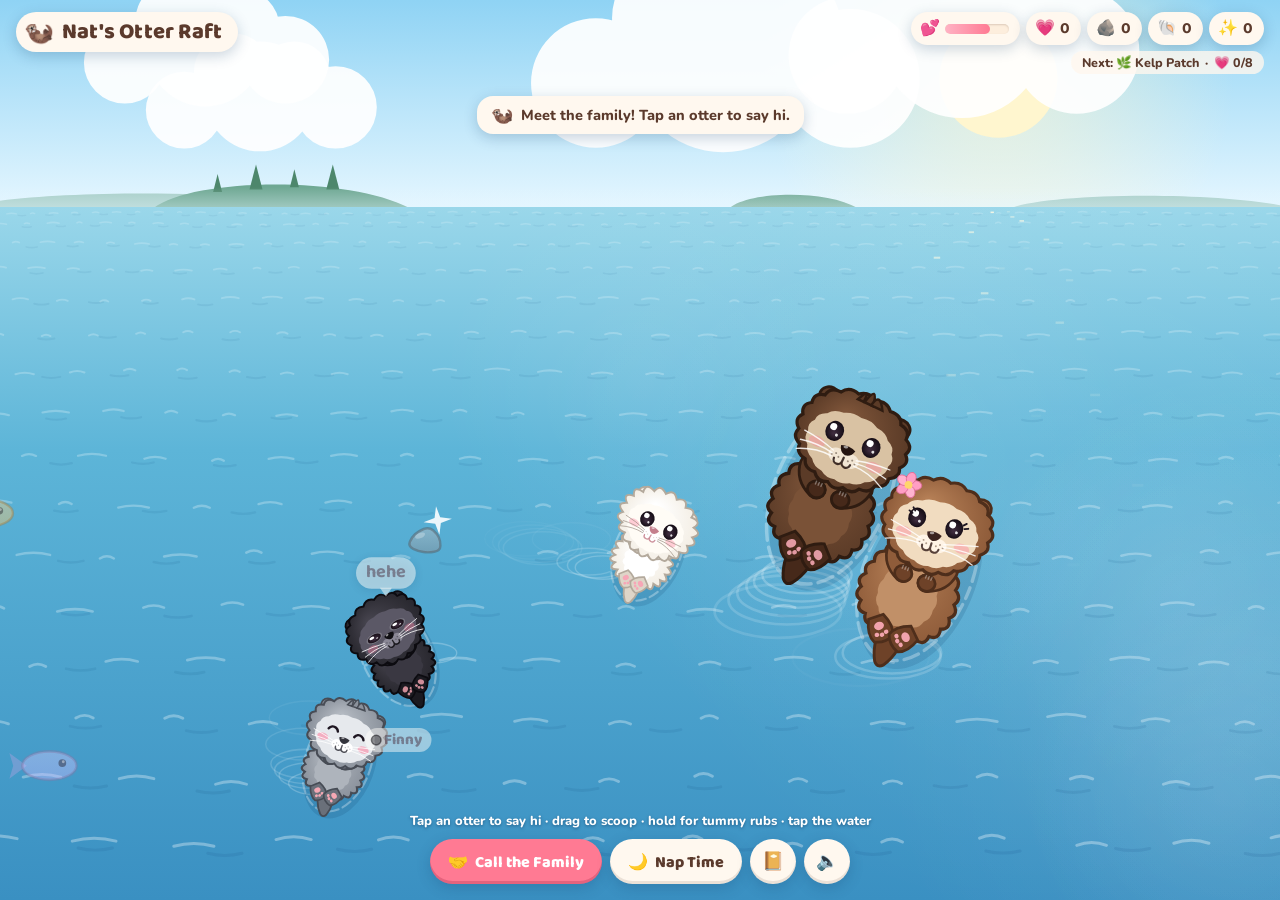
==== nats-otter-raft/index.html @ 865dab21 "Add Nat's Otter Raft: a cozy sea otter family browser game Five hand-drawn procedural otters (Natali" ====
<!doctype html>
<html lang="en">
<head>
<meta charset="utf-8">
<meta name="viewport" content="width=device-width, initial-scale=1, viewport-fit=cover">
<title>Nat's Otter Raft</title>
<meta name="description" content="A cozy sea otter family floating, napping and holding paws.">
<link rel="preconnect" href="https://fonts.googleapis.com">
<link rel="preconnect" href="https://fonts.gstatic.com" crossorigin>
<link rel="stylesheet" href="https://fonts.googleapis.com/css2?family=Baloo+2:wght@600;700;800&family=Nunito:wght@600;700;800&display=swap">
<link rel="stylesheet" href="css/style.css">
</head>
<body>
<div id="app">
  <canvas id="game" aria-label="An ocean where five sea otters float, play and hold paws"></canvas>

  <header class="hud">
    <div class="brand"><span class="brand-otter" aria-hidden="true">🦦</span><h1>Nat's Otter Raft</h1></div>
    <div class="right">
      <div class="stats">
        <div class="stat happy" title="Family happiness"><span aria-hidden="true">💕</span><span class="meter"><i id="happyFill"></i></span></div>
        <div class="stat" title="Hearts earned"><span aria-hidden="true">💗</span><b id="nHearts">0</b></div>
        <div class="stat" title="Rocks found"><span aria-hidden="true">🪨</span><b id="nRocks">0</b></div>
        <div class="stat" title="Shells found"><span aria-hidden="true">🐚</span><b id="nShells">0</b></div>
        <div class="stat" title="Shiny treasures"><span aria-hidden="true">✨</span><b id="nPearls">0</b></div>
      </div>
      <div class="next" id="nextUnlock"></div>
    </div>
  </header>

  <div id="toasts" aria-live="polite"></div>

  <p id="hint">Tap an otter to say hi · drag to scoop · hold for tummy rubs · tap the water</p>

  <nav class="controls" aria-label="Family actions">
    <button id="btnCall" class="primary" type="button"><span aria-hidden="true">🤝</span><span class="lbl">Call the Family</span></button>
    <button id="btnNap" type="button" aria-label="Nap Time" title="Nap Time"><span aria-hidden="true">🌙</span><span class="lbl">Nap Time</span></button>
    <button id="btnCheer" type="button" aria-label="Family Cheer" title="Family Cheer" hidden><span aria-hidden="true">🙌</span><span class="lbl">Family Cheer</span></button>
    <button id="btnJournal" class="icon" type="button" aria-label="Open the Raft Journal" title="Raft Journal">📔<i id="journalDot" hidden></i></button>
    <button id="btnMute" class="icon" type="button" aria-label="Sound">🔈</button>
  </nav>

  <div id="journal" class="scrim" hidden>
    <div class="sheet" role="dialog" aria-modal="true" aria-labelledby="journalTitle">
      <div class="sheet-head">
        <h2 id="journalTitle">📔 Raft Journal</h2>
        <button id="btnClose" class="icon" type="button" aria-label="Close journal">✕</button>
      </div>
      <div id="journalBody"></div>
    </div>
  </div>
</div>

<script src="js/util.js"></script>
<script src="js/art.js"></script>
<script src="js/family.js"></script>
<script src="js/audio.js"></script>
<script src="js/progress.js"></script>
<script src="js/world.js"></script>
<script src="js/otter.js"></script>
<script src="js/events.js"></script>
<script src="js/ui.js"></script>
<script src="js/game.js"></script>
<script>
  window.addEventListener('load', function () {
    window.game = new OR.Game(document.getElementById('game'));
  });
</script>
</body>
</html>
---- nats-otter-raft/css/style.css ----
/* Nat's Otter Raft: one cozy look (cream pills floating over the ocean), so no dark theme. */
:root {
  color-scheme: light;
  --cream: #fff8ef;
  --cream-2: #fdeedd;
  --cocoa: #5b3a2c;
  --cocoa-soft: #8a6552;
  --coral: #ff7a93;
  --coral-deep: #e85c79;
  --sea: #3a90c2;
  --shadow: 0 4px 14px rgba(20, 60, 100, 0.22);
  --display: "Baloo 2", "Trebuchet MS", system-ui, sans-serif;
  --body: Nunito, "Trebuchet MS", system-ui, sans-serif;
}

* { box-sizing: border-box; }
html, body { height: 100%; margin: 0; }
body {
  background: #5db5d8;
  color: var(--cocoa);
  font-family: var(--body);
  overflow: hidden;
  overscroll-behavior: none;
  -webkit-tap-highlight-color: transparent;
}
[hidden] { display: none !important; }

#app { position: fixed; inset: 0; }
#game {
  position: absolute;
  inset: 0;
  width: 100%;
  height: 100%;
  display: block;
  touch-action: none;
  cursor: pointer;
}

/* ---------------------------------------------------------------- HUD */
.hud {
  position: absolute;
  top: 0;
  left: 0;
  right: 0;
  padding: calc(env(safe-area-inset-top, 0px) + 12px) 16px 0;
  display: flex;
  justify-content: space-between;
  align-items: flex-start;
  gap: 10px;
  flex-wrap: wrap;
  pointer-events: none;
}
.hud > * { pointer-events: auto; }
.brand {
  display: flex;
  align-items: center;
  gap: 8px;
  background: var(--cream);
  border-radius: 999px;
  padding: 4px 16px 4px 8px;
  box-shadow: var(--shadow);
}
.brand-otter {
  font-size: 24px;
  display: inline-block;
  animation: bob 3s ease-in-out infinite;
}
.brand h1 {
  margin: 0;
  font-family: var(--display);
  font-weight: 800;
  font-size: 22px;
  line-height: 1.3;
  letter-spacing: 0.2px;
  color: var(--cocoa);
  white-space: nowrap;
}
.right { display: flex; flex-direction: column; align-items: flex-end; gap: 6px; }
.stats { display: flex; gap: 6px; flex-wrap: wrap; justify-content: flex-end; }
.stat {
  display: flex;
  align-items: center;
  gap: 5px;
  background: var(--cream);
  border-radius: 999px;
  padding: 4px 11px 4px 9px;
  box-shadow: var(--shadow);
  font-family: var(--display);
  font-size: 16px;
  font-weight: 800;
  font-variant-numeric: tabular-nums;
}
.stat b { min-width: 1ch; }
.stat.bump { animation: bump 0.45s ease; }
.meter {
  width: 64px;
  height: 10px;
  border-radius: 999px;
  background: var(--cream-2);
  box-shadow: inset 0 1px 2px rgba(91, 58, 44, 0.2);
  overflow: hidden;
}
.meter i {
  display: block;
  height: 100%;
  width: 70%;
  border-radius: 999px;
  background: linear-gradient(90deg, #ffb3c4, var(--coral));
  transition: width 0.6s ease;
}
.next {
  font-size: 12.5px;
  font-weight: 800;
  color: var(--cocoa);
  background: rgba(255, 248, 239, 0.8);
  border-radius: 999px;
  padding: 3px 11px;
  white-space: pre;
  max-width: 100%;
  overflow: hidden;
  text-overflow: ellipsis;
}

/* ---------------------------------------------------------------- toasts */
#toasts {
  position: absolute;
  left: 50%;
  top: calc(env(safe-area-inset-top, 0px) + 96px);
  transform: translateX(-50%);
  display: flex;
  flex-direction: column;
  align-items: center;
  gap: 6px;
  width: min(92vw, 420px);
  pointer-events: none;
}
.toast {
  display: flex;
  align-items: center;
  gap: 8px;
  background: var(--cream);
  color: var(--cocoa);
  border-radius: 16px;
  padding: 7px 14px;
  box-shadow: var(--shadow);
  font-weight: 800;
  font-size: 14.5px;
  text-align: center;
  animation: toastIn 0.4s cubic-bezier(0.2, 1.4, 0.4, 1);
  transition: opacity 0.5s, transform 0.5s;
}
.toast .ti { font-size: 18px; }
.toast.out { opacity: 0; transform: translateY(-8px); }

/* ---------------------------------------------------------------- controls */
.controls {
  position: absolute;
  left: 0;
  right: 0;
  bottom: 0;
  padding: 0 16px calc(env(safe-area-inset-bottom, 0px) + 16px);
  display: flex;
  justify-content: center;
  gap: 8px;
  flex-wrap: wrap;
  pointer-events: none;
}
.controls button, .sheet button {
  pointer-events: auto;
  font: 800 16px var(--display);
  color: var(--cocoa);
  background: var(--cream);
  border: 0;
  border-radius: 999px;
  padding: 9px 18px 8px;
  display: inline-flex;
  align-items: center;
  gap: 7px;
  box-shadow: var(--shadow), inset 0 -3px 0 rgba(91, 58, 44, 0.12);
  cursor: pointer;
  transition: transform 0.15s ease, background 0.15s;
}
.controls button:hover { transform: translateY(-2px); }
.controls button:active { transform: translateY(1px) scale(0.97); }
.controls button.primary { background: var(--coral); color: #fff; box-shadow: var(--shadow), inset 0 -3px 0 rgba(150, 30, 60, 0.25); }
.controls button.icon { padding: 9px 12px 8px; font-size: 18px; position: relative; }
#journalDot {
  position: absolute;
  top: 4px;
  right: 4px;
  width: 10px;
  height: 10px;
  border-radius: 50%;
  background: var(--coral-deep);
  border: 2px solid var(--cream);
}
button:focus-visible { outline: 3px solid #fff; outline-offset: 2px; }

#hint {
  position: absolute;
  left: 50%;
  bottom: calc(env(safe-area-inset-bottom, 0px) + 70px);
  transform: translateX(-50%);
  margin: 0;
  width: max-content;
  max-width: calc(100vw - 32px);
  text-align: center;
  font-size: 13px;
  font-weight: 800;
  color: #fff;
  text-shadow: 0 1px 3px rgba(10, 50, 90, 0.55);
  pointer-events: none;
  transition: opacity 1s;
}
#hint.gone { opacity: 0; }

/* ---------------------------------------------------------------- journal */
.scrim {
  position: absolute;
  inset: 0;
  background: rgba(20, 50, 80, 0.35);
  display: flex;
  align-items: center;
  justify-content: center;
  padding: 16px;
  animation: fade 0.2s ease;
}
.sheet {
  background: var(--cream);
  border-radius: 24px;
  width: min(560px, 100%);
  max-height: min(86vh, 760px);
  overflow: auto;
  box-shadow: 0 12px 40px rgba(20, 50, 80, 0.35);
  padding: 18px 20px 20px;
  animation: pop 0.3s cubic-bezier(0.2, 1.3, 0.4, 1);
}
.sheet-head { display: flex; justify-content: space-between; align-items: center; gap: 12px; position: sticky; top: -18px; background: var(--cream); padding: 4px 0 8px; }
.sheet-head h2 { margin: 0; font: 800 24px var(--display); }
.sheet-head .icon { box-shadow: none; background: var(--cream-2); padding: 6px 12px; }
.sheet section { margin-top: 14px; }
.sheet h3 { margin: 0 0 8px; font: 800 17px var(--display); display: flex; align-items: center; gap: 8px; }
.sheet h3 .count { font-size: 13px; background: var(--cream-2); border-radius: 999px; padding: 1px 9px; }
.family, .list { list-style: none; margin: 0; padding: 0; display: grid; gap: 6px; }
.family li {
  display: grid;
  grid-template-columns: 18px 72px 1fr;
  align-items: center;
  gap: 8px;
  font-size: 14px;
  line-height: 1.35;
}
.family b { font-family: var(--display); font-size: 16px; }
.family span:last-child { color: var(--cocoa-soft); }
.swatch { width: 18px; height: 18px; border-radius: 50%; border: 2px solid; }
.list li {
  display: flex;
  align-items: center;
  gap: 10px;
  background: var(--cream-2);
  border-radius: 14px;
  padding: 7px 12px;
  opacity: 0.7;
}
.list li.got { opacity: 1; background: #fff; box-shadow: 0 1px 4px rgba(91, 58, 44, 0.12); }
.list .ui { font-size: 20px; width: 26px; text-align: center; }
.list b { font-family: var(--display); font-size: 15px; display: block; line-height: 1.2; }
.list small { color: var(--cocoa-soft); font-size: 12.5px; font-weight: 700; }
.places { display: flex; gap: 8px; flex-wrap: wrap; }
.sheet .place { background: var(--cream-2); box-shadow: none; font-size: 15px; }
.sheet .place.on { background: var(--sea); color: #fff; }
.sheet .place:disabled { opacity: 0.5; cursor: default; }
.foot { margin: 16px 0 0; font-size: 13px; color: var(--cocoa-soft); text-align: center; }

/* ---------------------------------------------------------------- motion */
@keyframes bob { 0%, 100% { transform: translateY(0) rotate(-4deg); } 50% { transform: translateY(-2px) rotate(4deg); } }
@keyframes bump { 0% { transform: scale(1); } 40% { transform: scale(1.18); } 100% { transform: scale(1); } }
@keyframes toastIn { from { opacity: 0; transform: translateY(-10px) scale(0.9); } to { opacity: 1; transform: none; } }
@keyframes pop { from { opacity: 0; transform: scale(0.92); } to { opacity: 1; transform: none; } }
@keyframes fade { from { opacity: 0; } to { opacity: 1; } }

@media (max-width: 640px) {
  .hud { padding-top: calc(env(safe-area-inset-top, 0px) + 10px); }
  .brand h1 { font-size: 18px; }
  .brand-otter { font-size: 20px; }
  .right { align-items: flex-start; width: 100%; }
  .stats { justify-content: flex-start; }
  .stat { font-size: 14px; padding: 3px 9px 3px 7px; }
  .meter { width: 44px; }
  .next { font-size: 11.5px; }
  #toasts { top: calc(env(safe-area-inset-top, 0px) + 118px); }
  .controls button { font-size: 14.5px; padding: 8px 13px 7px; }
  .controls button.icon { padding: 8px 10px 7px; }
  #hint { bottom: calc(env(safe-area-inset-bottom, 0px) + 64px); font-size: 12px; white-space: normal; width: auto; }
}
@media (max-width: 480px) {
  .controls { gap: 6px; flex-wrap: nowrap; }
  .controls button { font-size: 14px; }
  /* secondary actions become round icon buttons on phones */
  #btnNap .lbl, #btnCheer .lbl { display: none; }
  #btnNap, #btnCheer { padding: 8px 10px 7px; font-size: 18px; }
}
@media (prefers-reduced-motion: reduce) {
  .brand-otter, .stat.bump, .toast, .sheet { animation: none; }
}
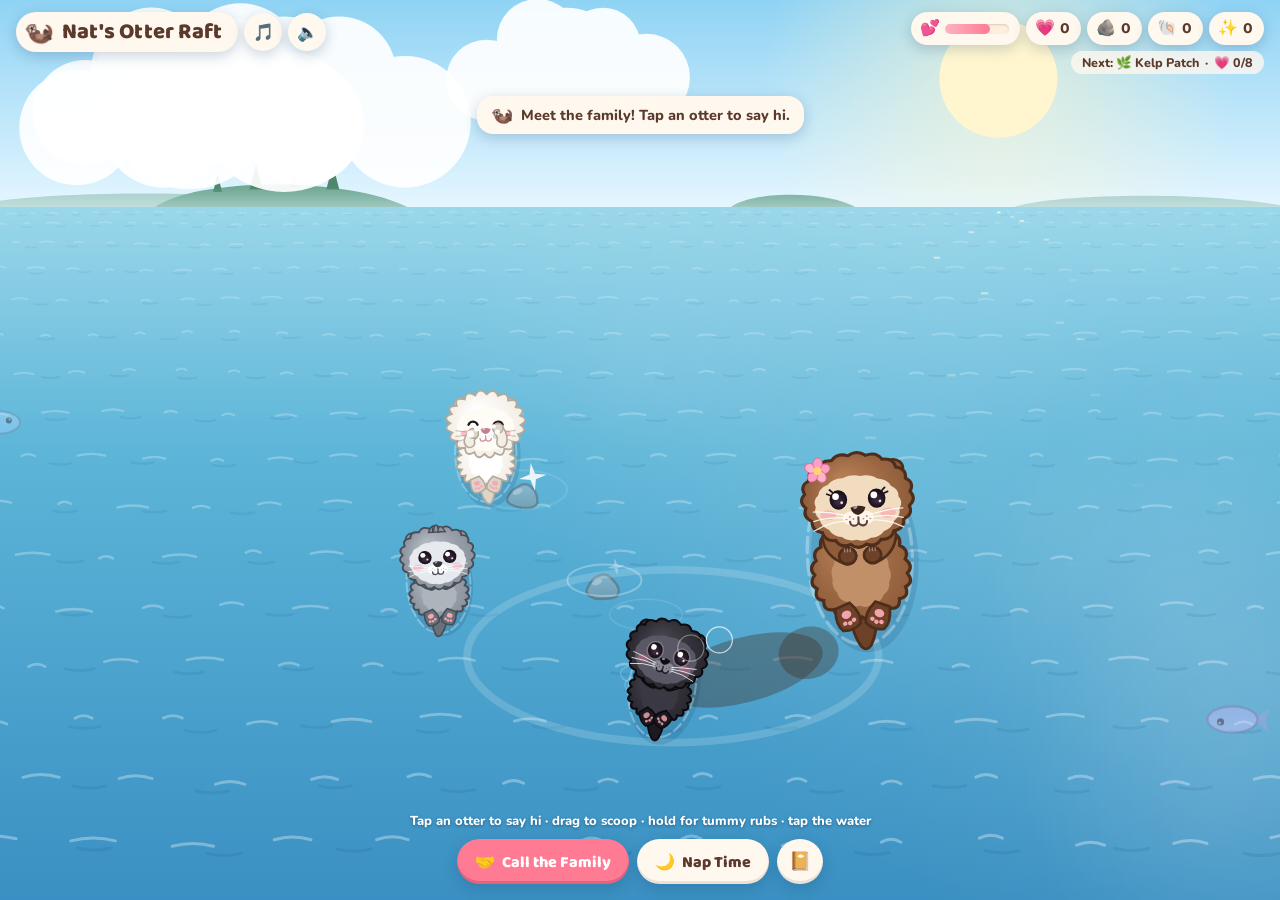
==== commit e61ed816: "Add Free Roam, background music and one-tap collectibles - Free Roam button appears during Call the " ====
--- a/nats-otter-raft/index.html
+++ b/nats-otter-raft/index.html
@@ -15,7 +15,11 @@
   <canvas id="game" aria-label="An ocean where five sea otters float, play and hold paws"></canvas>
 
   <header class="hud">
-    <div class="brand"><span class="brand-otter" aria-hidden="true">🦦</span><h1>Nat's Otter Raft</h1></div>
+    <div class="left">
+      <div class="brand"><span class="brand-otter" aria-hidden="true">🦦</span><h1>Nat's Otter Raft</h1></div>
+      <button id="btnMusic" class="icon" type="button" aria-label="Music">🎵</button>
+      <button id="btnMute" class="icon" type="button" aria-label="Sound">🔈</button>
+    </div>
     <div class="right">
       <div class="stats">
         <div class="stat happy" title="Family happiness"><span aria-hidden="true">💕</span><span class="meter"><i id="happyFill"></i></span></div>
@@ -36,8 +40,8 @@
     <button id="btnCall" class="primary" type="button"><span aria-hidden="true">🤝</span><span class="lbl">Call the Family</span></button>
     <button id="btnNap" type="button" aria-label="Nap Time" title="Nap Time"><span aria-hidden="true">🌙</span><span class="lbl">Nap Time</span></button>
     <button id="btnCheer" type="button" aria-label="Family Cheer" title="Family Cheer" hidden><span aria-hidden="true">🙌</span><span class="lbl">Family Cheer</span></button>
+    <button id="btnFree" class="free" type="button" aria-label="Free Roam" title="Let everyone swim free" hidden><span aria-hidden="true">🌊</span><span class="lbl">Free Roam</span></button>
     <button id="btnJournal" class="icon" type="button" aria-label="Open the Raft Journal" title="Raft Journal">📔<i id="journalDot" hidden></i></button>
-    <button id="btnMute" class="icon" type="button" aria-label="Sound">🔈</button>
   </nav>
 
   <div id="journal" class="scrim" hidden>
--- a/nats-otter-raft/css/style.css
+++ b/nats-otter-raft/css/style.css
@@ -51,6 +51,22 @@
   pointer-events: none;
 }
 .hud > * { pointer-events: auto; }
+.left { display: flex; align-items: center; gap: 6px; }
+.left .icon {
+  font-size: 17px;
+  width: 38px;
+  height: 38px;
+  padding: 0;
+  border: 0;
+  border-radius: 50%;
+  background: var(--cream);
+  box-shadow: var(--shadow);
+  cursor: pointer;
+  display: inline-flex;
+  align-items: center;
+  justify-content: center;
+}
+.left .icon.off { opacity: 0.55; text-decoration: line-through; }
 .brand {
   display: flex;
   align-items: center;
@@ -184,6 +200,9 @@
 .controls button:active { transform: translateY(1px) scale(0.97); }
 .controls button.primary { background: var(--coral); color: #fff; box-shadow: var(--shadow), inset 0 -3px 0 rgba(150, 30, 60, 0.25); }
 .controls button.icon { padding: 9px 12px 8px; font-size: 18px; position: relative; }
+.controls button.active { background: #ffe3ea; box-shadow: var(--shadow), inset 0 0 0 3px var(--coral); }
+.controls button.primary.active { background: var(--coral); box-shadow: var(--shadow), inset 0 0 0 3px #fff; }
+.controls button.free { background: var(--sea); color: #fff; animation: pop 0.3s cubic-bezier(0.2, 1.3, 0.4, 1); }
 #journalDot {
   position: absolute;
   top: 4px;
@@ -299,7 +318,12 @@
   /* secondary actions become round icon buttons on phones */
   #btnNap .lbl, #btnCheer .lbl { display: none; }
   #btnNap, #btnCheer { padding: 8px 10px 7px; font-size: 18px; }
+  .left .icon { width: 34px; height: 34px; font-size: 15px; }
 }
 @media (prefers-reduced-motion: reduce) {
   .brand-otter, .stat.bump, .toast, .sheet { animation: none; }
 }
+@media (max-width: 480px) {
+  /* when Free Roam shows up, Call the Family shrinks to its icon so everything fits on one row */
+  .controls:has(#btnFree:not([hidden])) #btnCall .lbl { display: none; }
+}
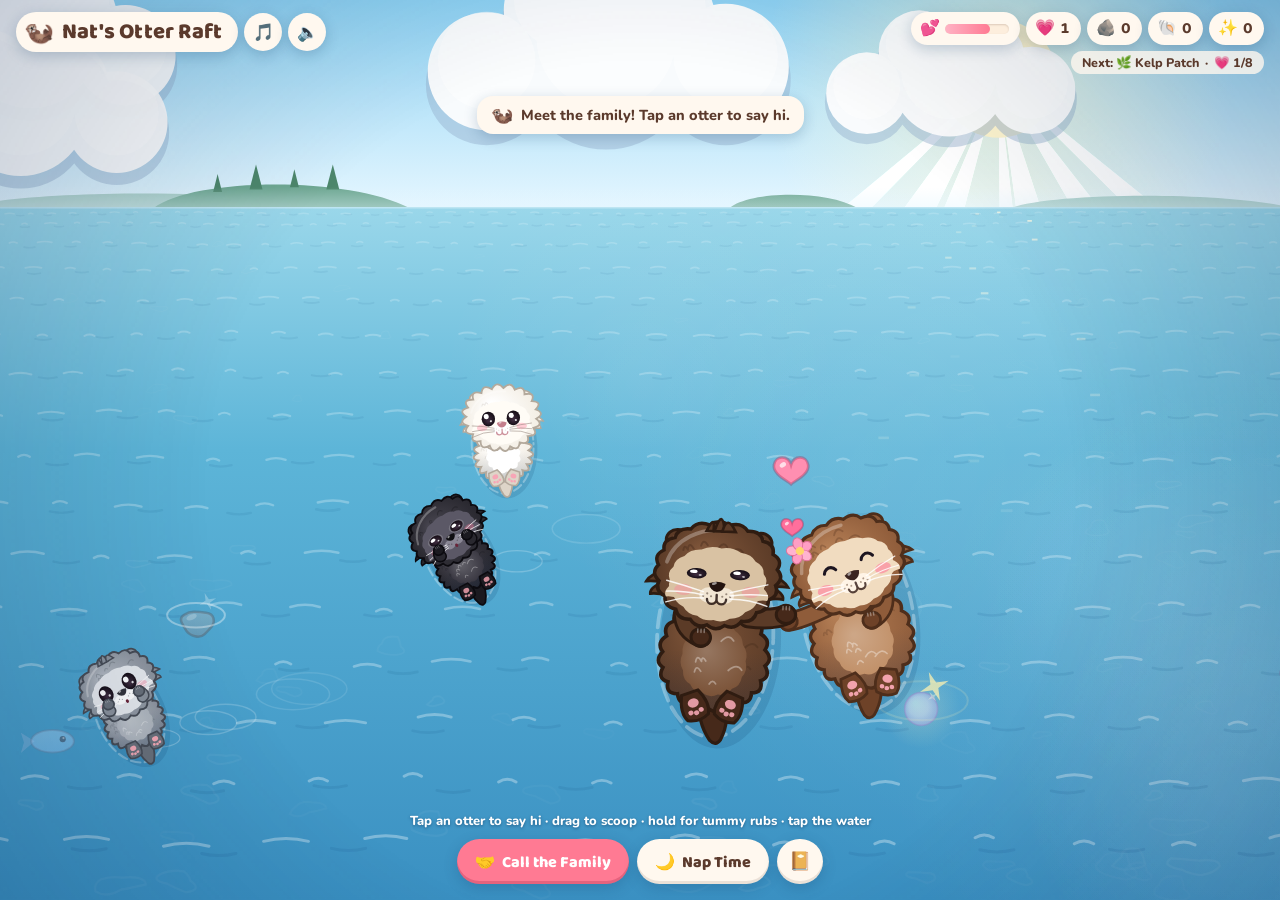
==== commit 44bc1890: "Add moonwalk power-up and a graphics polish pass - A sparkly glove occasionally floats by; tapping i" ====
--- a/nats-otter-raft/index.html
+++ b/nats-otter-raft/index.html
@@ -63,6 +63,7 @@
 <script src="js/world.js"></script>
 <script src="js/otter.js"></script>
 <script src="js/events.js"></script>
+<script src="js/dance.js"></script>
 <script src="js/ui.js"></script>
 <script src="js/game.js"></script>
 <script>
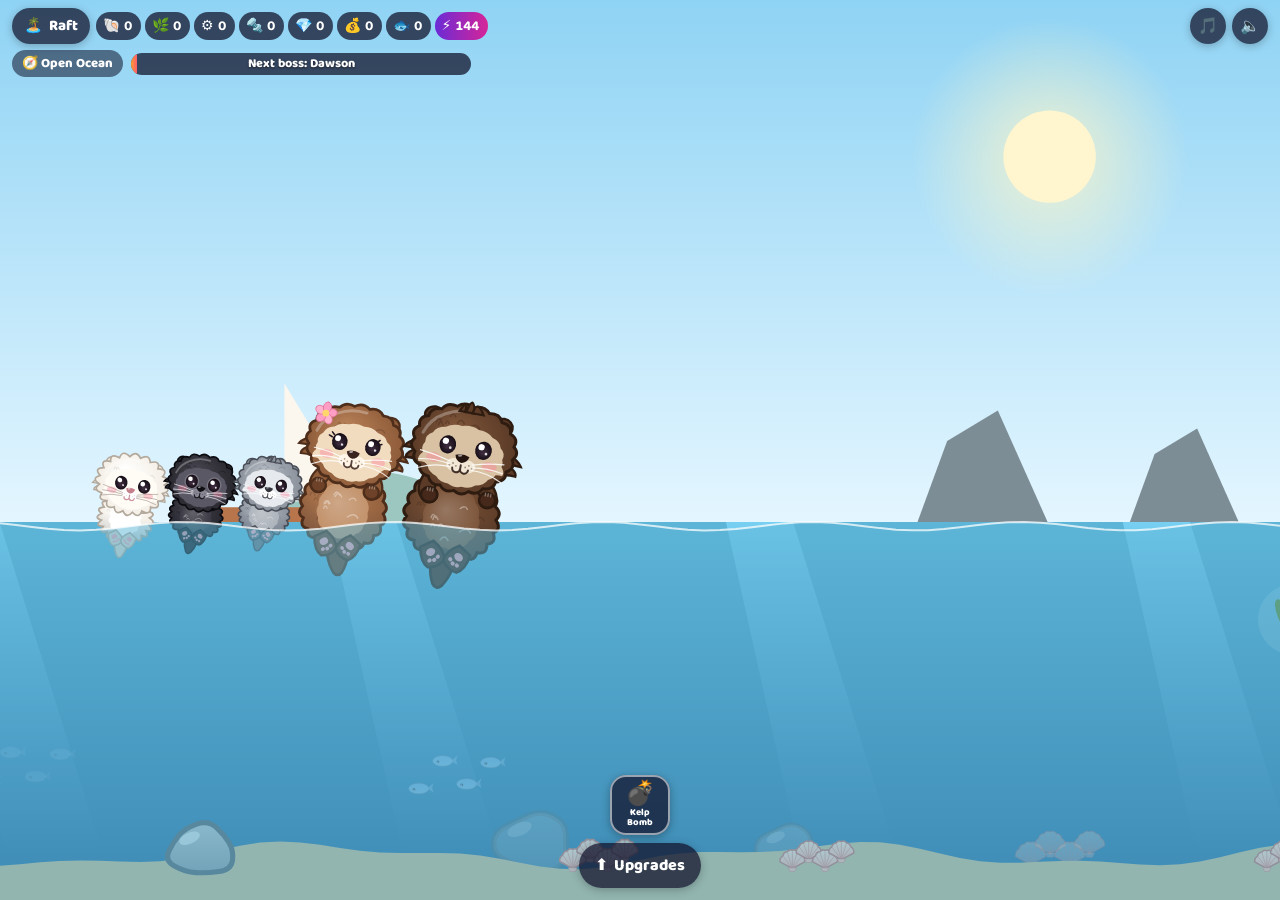
==== commit fada2037: "Add Adventure mode: side-scrolling otter boss rush Built on top of the cozy raft (which is unchanged" ====
--- a/nats-otter-raft/index.html
+++ b/nats-otter-raft/index.html
@@ -42,6 +42,7 @@
     <button id="btnCheer" type="button" aria-label="Family Cheer" title="Family Cheer" hidden><span aria-hidden="true">🙌</span><span class="lbl">Family Cheer</span></button>
     <button id="btnFree" class="free" type="button" aria-label="Free Roam" title="Let everyone swim free" hidden><span aria-hidden="true">🌊</span><span class="lbl">Free Roam</span></button>
     <button id="btnJournal" class="icon" type="button" aria-label="Open the Raft Journal" title="Raft Journal">📔<i id="journalDot" hidden></i></button>
+    <button id="btnAdventure" class="adv-go" type="button" aria-label="Adventure mode" title="Adventure: explore and fight bosses"><span aria-hidden="true">⚔️</span><span class="lbl">Adventure</span></button>
   </nav>
 
   <div id="journal" class="scrim" hidden>
@@ -55,6 +56,44 @@
   </div>
 </div>
 
+  <!-- ============ ADVENTURE MODE HUD ============ -->
+  <div id="adv" class="adv" hidden>
+    <div class="adv-hud">
+      <div class="adv-row">
+        <button id="advHome" class="adv-pill" type="button" title="Back to the cozy raft"><span aria-hidden="true">🏝️</span><span class="lbl">Raft</span></button>
+        <div class="adv-res" id="advRes"></div>
+        <button id="advMusic" class="adv-pill icon" type="button" aria-label="Music on or off" title="Music">🎵</button>
+        <button id="advMute" class="adv-pill icon" type="button" aria-label="Sound on or off" title="Sound">🔈</button>
+      </div>
+      <div class="adv-row sub">
+        <span id="advBiome" class="biome"></span>
+        <div class="bossmeter"><i id="advMeterFill"></i><span id="advMeterLbl"></span></div>
+      </div>
+      <div id="advBossBar" class="bossbar" hidden>
+        <div class="bb-top"><b id="bbName"></b><span id="bbTitle"></span><span id="bbMods"></span></div>
+        <div class="bb-hp"><i id="bbGhost"></i><i id="bbFill"></i><span id="bbText"></span></div>
+      </div>
+    </div>
+    <div class="adv-bottom">
+      <div class="abil-row" id="advAbilities"></div>
+      <div class="adv-main">
+        <button id="advUpgrade" class="adv-pill up" type="button"><span aria-hidden="true">⬆️</span><span class="lbl">Upgrades</span><i id="advUpDot" class="dot" hidden></i></button>
+        <button id="advTap" class="tap-btn" type="button" hidden>TAP<br>ATTACK</button>
+        <button id="advUlt" class="ult-btn" type="button" aria-label="Grand Raft Supernova" hidden><i id="advUltFill"></i><span class="ui">🌟</span><b id="advUltLbl">0%</b></button>
+      </div>
+    </div>
+    <div id="advSheet" class="scrim" hidden>
+      <div class="sheet adv-sheet" role="dialog" aria-modal="true" aria-labelledby="advSheetTitle">
+        <div class="sheet-head">
+          <h2 id="advSheetTitle">⬆️ Otter Upgrades</h2>
+          <button id="advSheetClose" class="icon" type="button" aria-label="Close upgrades">✕</button>
+        </div>
+        <div id="advSheetBody"></div>
+      </div>
+    </div>
+    <div id="advCard" class="reward-card" hidden></div>
+  </div>
+
 <script src="js/util.js"></script>
 <script src="js/art.js"></script>
 <script src="js/family.js"></script>
@@ -64,6 +103,19 @@
 <script src="js/otter.js"></script>
 <script src="js/events.js"></script>
 <script src="js/dance.js"></script>
+<script src="js/adventure/config.js"></script>
+<script src="js/adventure/assets.js"></script>
+<script src="js/adventure/pool.js"></script>
+<script src="js/adventure/upgrades.js"></script>
+<script src="js/adventure/gear.js"></script>
+<script src="js/adventure/scroller.js"></script>
+<script src="js/adventure/entities.js"></script>
+<script src="js/adventure/squad.js"></script>
+<script src="js/adventure/boss.js"></script>
+<script src="js/adventure/bosses.js"></script>
+<script src="js/adventure/abilities.js"></script>
+<script src="js/adventure/advui.js"></script>
+<script src="js/adventure/adventure.js"></script>
 <script src="js/ui.js"></script>
 <script src="js/game.js"></script>
 <script>
--- a/nats-otter-raft/css/style.css
+++ b/nats-otter-raft/css/style.css
@@ -327,3 +327,250 @@
   /* when Free Roam shows up, Call the Family shrinks to its icon so everything fits on one row */
   .controls:has(#btnFree:not([hidden])) #btnCall .lbl { display: none; }
 }
+
+/* ======================================================================
+   ADVENTURE MODE HUD
+   ====================================================================== */
+:root {
+  --adv-ink: #fff;
+  --adv-panel: rgba(18, 20, 44, 0.74);
+  --adv-panel-2: rgba(18, 20, 44, 0.55);
+  --adv-gold: #ffd23f;
+  --adv-red: #ff5d6c;
+}
+body.view-adv .hud,
+body.view-adv .controls,
+body.view-adv #hint,
+body.view-adv #toasts,
+body.view-adv #journal { display: none !important; }
+
+.controls button.adv-go { background: #2a2350; color: #fff; }
+
+.adv {
+  position: fixed;
+  inset: 0;
+  pointer-events: none;
+  font-family: var(--display);
+  color: var(--adv-ink);
+  user-select: none;
+  -webkit-user-select: none;
+}
+.adv button { font-family: var(--display); cursor: pointer; border: 0; color: inherit; pointer-events: auto; touch-action: manipulation; }
+.adv-hud {
+  position: absolute;
+  top: 0;
+  left: 0;
+  right: 0;
+  padding: calc(env(safe-area-inset-top, 0px) + 8px) 12px 0;
+  display: flex;
+  flex-direction: column;
+  gap: 6px;
+}
+.adv-row { display: flex; align-items: center; gap: 6px; flex-wrap: wrap; }
+.adv-row.sub { gap: 8px; }
+.adv-pill {
+  background: var(--adv-panel);
+  border-radius: 999px;
+  padding: 6px 12px;
+  font-size: 15px;
+  font-weight: 800;
+  display: inline-flex;
+  align-items: center;
+  gap: 6px;
+  box-shadow: 0 2px 8px rgba(0, 0, 0, 0.25);
+  position: relative;
+}
+.adv-pill.icon { width: 36px; height: 36px; padding: 0; justify-content: center; font-size: 16px; }
+.adv-pill.off { opacity: 0.5; text-decoration: line-through; }
+.adv-res { display: flex; gap: 4px; flex-wrap: wrap; flex: 1; min-width: 0; }
+.adv-res .chip {
+  background: var(--adv-panel);
+  border-radius: 999px;
+  padding: 3px 9px 3px 7px;
+  display: inline-flex;
+  align-items: center;
+  gap: 4px;
+  font-size: 14px;
+  font-weight: 800;
+  font-variant-numeric: tabular-nums;
+}
+.adv-res .chip.power { background: linear-gradient(90deg, #6a2bd6, #d62598); }
+.biome { background: var(--adv-panel-2); border-radius: 999px; padding: 3px 10px; font-size: 13px; font-weight: 800; white-space: nowrap; }
+.bossmeter {
+  position: relative;
+  flex: 1;
+  max-width: 340px;
+  height: 22px;
+  border-radius: 999px;
+  background: var(--adv-panel);
+  overflow: hidden;
+}
+.bossmeter i { position: absolute; inset: 0 auto 0 0; width: 0; background: linear-gradient(90deg, #ff9d2e, var(--adv-red)); transition: width 0.3s; }
+.bossmeter span { position: relative; display: block; text-align: center; font-size: 12.5px; font-weight: 800; line-height: 22px; text-shadow: 0 1px 2px rgba(0, 0, 0, 0.6); }
+
+.bossbar {
+  align-self: center;
+  width: min(560px, 100%);
+  background: var(--adv-panel);
+  border-radius: 14px;
+  padding: 6px 10px 8px;
+  box-shadow: 0 0 0 2px var(--boss, #fff) inset, 0 4px 16px rgba(0, 0, 0, 0.3);
+  animation: pop 0.35s cubic-bezier(0.2, 1.3, 0.4, 1);
+}
+.bb-top { display: flex; align-items: baseline; gap: 8px; }
+.bb-top b { font-size: 20px; font-weight: 900; letter-spacing: 0.5px; text-transform: uppercase; }
+.bb-top span { font-size: 12.5px; opacity: 0.85; font-weight: 700; }
+.bb-top span:last-child { margin-left: auto; }
+.bb-hp { position: relative; height: 16px; border-radius: 999px; background: rgba(255, 255, 255, 0.12); overflow: hidden; margin-top: 3px; }
+.bb-hp i { position: absolute; inset: 0 auto 0 0; }
+#bbGhost { background: #fff6c0; transition: width 0.4s; }
+#bbFill { background: linear-gradient(90deg, #ff3b5c, #ff8a3d); }
+.bb-hp span { position: relative; display: block; text-align: center; font-size: 11.5px; font-weight: 800; line-height: 16px; text-shadow: 0 1px 2px rgba(0, 0, 0, 0.7); font-variant-numeric: tabular-nums; }
+
+.adv-bottom {
+  position: absolute;
+  left: 0;
+  right: 0;
+  bottom: 0;
+  padding: 0 12px calc(env(safe-area-inset-bottom, 0px) + 12px);
+  display: flex;
+  flex-direction: column;
+  align-items: center;
+  gap: 8px;
+}
+.abil-row { display: flex; gap: 6px; flex-wrap: wrap; justify-content: center; max-width: 100%; }
+.abil {
+  position: relative;
+  width: 60px;
+  height: 60px;
+  border-radius: 16px;
+  background: var(--adv-panel);
+  display: flex;
+  flex-direction: column;
+  align-items: center;
+  justify-content: center;
+  gap: 1px;
+  overflow: hidden;
+  box-shadow: 0 2px 8px rgba(0, 0, 0, 0.3);
+  transition: transform 0.1s;
+}
+.abil .ai { font-size: 24px; line-height: 1; position: relative; z-index: 1; }
+.abil .an { font-size: 9.5px; font-weight: 800; line-height: 1.05; text-align: center; padding: 0 2px; position: relative; z-index: 1; }
+.abil .cdv { position: absolute; inset: 0; background: conic-gradient(rgba(0, 0, 0, 0.6) var(--cd, 0deg), transparent 0); }
+.abil.ready { box-shadow: 0 0 0 2px rgba(255, 255, 255, 0.55) inset, 0 2px 8px rgba(0, 0, 0, 0.3); }
+.abil.active { box-shadow: 0 0 0 3px #6ee07a inset; }
+.abil.urgent { animation: urgent 0.5s ease-in-out infinite alternate; box-shadow: 0 0 0 3px var(--adv-gold) inset, 0 0 18px var(--adv-gold); }
+.abil:active { transform: scale(0.92); }
+.adv-main { display: flex; align-items: center; justify-content: center; gap: 14px; }
+.adv-pill.up { padding: 10px 16px; font-size: 16px; }
+.adv-pill .dot { position: absolute; top: 2px; right: 4px; width: 11px; height: 11px; border-radius: 50%; background: var(--adv-gold); box-shadow: 0 0 8px var(--adv-gold); }
+.tap-btn {
+  width: 116px;
+  height: 116px;
+  border-radius: 50%;
+  background: radial-gradient(circle at 35% 30%, #ff9db0, #ff4d6d 55%, #c9184a);
+  box-shadow: 0 6px 0 #8c1235, 0 10px 24px rgba(0, 0, 0, 0.35), inset 0 2px 0 rgba(255, 255, 255, 0.4);
+  font-size: 21px;
+  font-weight: 900;
+  line-height: 1.05;
+  letter-spacing: 0.5px;
+  text-shadow: 0 2px 0 rgba(120, 10, 40, 0.6);
+}
+.tap-btn.pressed { animation: tap 0.14s ease; }
+.ult-btn {
+  position: relative;
+  width: 78px;
+  height: 78px;
+  border-radius: 50%;
+  background: var(--adv-panel);
+  overflow: hidden;
+  display: flex;
+  flex-direction: column;
+  align-items: center;
+  justify-content: center;
+  box-shadow: 0 0 0 3px rgba(255, 210, 63, 0.5) inset;
+}
+.ult-btn i { position: absolute; left: 0; right: 0; bottom: 0; height: 0; background: linear-gradient(0deg, #ff9d2e, var(--adv-gold)); opacity: 0.85; transition: height 0.2s; }
+.ult-btn .ui { position: relative; font-size: 26px; line-height: 1; }
+.ult-btn b { position: relative; font-size: 11px; font-weight: 900; text-shadow: 0 1px 2px rgba(0, 0, 0, 0.6); }
+.ult-btn.ready { animation: urgent 0.6s ease-in-out infinite alternate; box-shadow: 0 0 0 3px #fff inset, 0 0 26px var(--adv-gold); }
+
+/* upgrade sheet */
+.adv .scrim { z-index: 5; pointer-events: auto; }
+.adv-sheet { width: min(760px, 100%); color: var(--cocoa); }
+.adv-sheet h3 small { font-size: 12px; font-weight: 700; color: var(--cocoa-soft); }
+.powerbox { display: flex; gap: 10px; flex-wrap: wrap; }
+.powerbox > div { flex: 1; min-width: 160px; background: linear-gradient(90deg, #6a2bd6, #d62598); color: #fff; border-radius: 14px; padding: 8px 12px; }
+.powerbox small { display: block; font-size: 12px; opacity: 0.85; font-weight: 700; }
+.powerbox b { font: 900 20px var(--display); }
+.statline { list-style: none; margin: 10px 0 0; padding: 0; display: flex; flex-wrap: wrap; gap: 6px; }
+.statline li { background: var(--cream-2); border-radius: 999px; padding: 3px 10px; font-size: 13px; font-weight: 700; }
+.upgrid { display: grid; grid-template-columns: repeat(auto-fill, minmax(210px, 1fr)); gap: 8px; }
+.upcard { background: var(--cream-2); border-radius: 14px; padding: 10px; display: flex; flex-direction: column; gap: 6px; }
+.upcard.can { background: #fff; box-shadow: 0 0 0 2px #ffb3c4 inset; }
+.upcard.locked { opacity: 0.6; }
+.uc-top { display: flex; gap: 8px; align-items: center; }
+.uc-ic { font-size: 26px; }
+.uc-top b { display: block; font: 800 16px var(--display); line-height: 1.1; }
+.uc-top small { font-size: 12px; color: var(--cocoa-soft); font-weight: 700; }
+.upcard p { margin: 0; font-size: 13px; line-height: 1.35; color: var(--cocoa-soft); font-weight: 700; flex: 1; }
+.uc-bot { display: flex; align-items: center; justify-content: space-between; gap: 8px; }
+.uc-bot .cost { font-size: 13px; font-weight: 800; display: flex; gap: 6px; flex-wrap: wrap; }
+.uc-bot .cost .short { color: #d0344b; }
+.sheet .upcard button { background: var(--coral); color: #fff; padding: 6px 14px; font-size: 14px; box-shadow: none; }
+.sheet .upcard button:disabled { background: #d9cfc4; color: #fff; cursor: default; }
+.adv-sheet .list li.next { outline: 2px solid var(--coral); }
+
+/* victory reward card */
+.reward-card {
+  position: absolute;
+  inset: 0;
+  z-index: 6;
+  display: flex;
+  align-items: center;
+  justify-content: center;
+  padding: 16px;
+  pointer-events: auto;
+  background: rgba(20, 10, 40, 0.35);
+}
+.rc-inner {
+  background: linear-gradient(160deg, #2a2350, #5a2a7a);
+  border-radius: 22px;
+  padding: 18px 22px;
+  text-align: center;
+  max-width: 340px;
+  box-shadow: 0 0 0 3px var(--adv-gold), 0 12px 40px rgba(0, 0, 0, 0.5);
+  animation: pop 0.4s cubic-bezier(0.2, 1.4, 0.4, 1);
+}
+.rc-inner small { font-size: 14px; font-weight: 800; color: var(--adv-gold); letter-spacing: 0.5px; text-transform: uppercase; }
+.rc-icon { font-size: 56px; line-height: 1.2; }
+.rc-inner b { display: block; font-size: 24px; font-weight: 900; }
+.rc-inner p { margin: 4px 0 10px; font-size: 14px; font-weight: 700; opacity: 0.9; }
+.rc-loot { display: flex; flex-wrap: wrap; gap: 6px; justify-content: center; font-size: 14px; font-weight: 800; }
+.rc-loot span { background: rgba(255, 255, 255, 0.12); border-radius: 999px; padding: 2px 9px; }
+.rc-inner em { display: block; margin-top: 10px; font-size: 12px; opacity: 0.7; font-style: normal; }
+
+@keyframes urgent { from { transform: scale(1); } to { transform: scale(1.08); } }
+@keyframes tap { 0% { transform: scale(1); } 50% { transform: scale(0.9) translateY(4px); box-shadow: 0 2px 0 #8c1235, 0 4px 12px rgba(0, 0, 0, 0.35); } 100% { transform: scale(1); } }
+
+@media (max-width: 640px) {
+  .adv-hud { padding-left: 8px; padding-right: 8px; gap: 4px; }
+  .adv-pill { font-size: 13.5px; padding: 5px 10px; }
+  .adv-pill.icon { width: 32px; height: 32px; font-size: 14px; }
+  #advHome .lbl { display: none; }
+  .adv-res .chip { font-size: 12px; padding: 2px 7px 2px 5px; }
+  .biome { font-size: 11.5px; }
+  .bb-top b { font-size: 16px; }
+  .abil { width: 52px; height: 54px; border-radius: 14px; }
+  .abil .ai { font-size: 21px; }
+  .abil .an { font-size: 8.5px; }
+  .tap-btn { width: 100px; height: 100px; font-size: 18px; }
+  .ult-btn { width: 66px; height: 66px; }
+  .adv-pill.up { padding: 8px 12px; }
+  .adv-pill.up .lbl { display: none; }
+}
+@media (prefers-reduced-motion: reduce) {
+  .abil.urgent, .ult-btn.ready, .tap-btn.pressed { animation: none; }
+}
+.adv-sheet h3 .auto { margin-left: auto; font: 700 13px var(--body); display: inline-flex; align-items: center; gap: 6px; cursor: pointer; }
+.adv-sheet h3 .auto input { width: 18px; height: 18px; accent-color: var(--coral); }
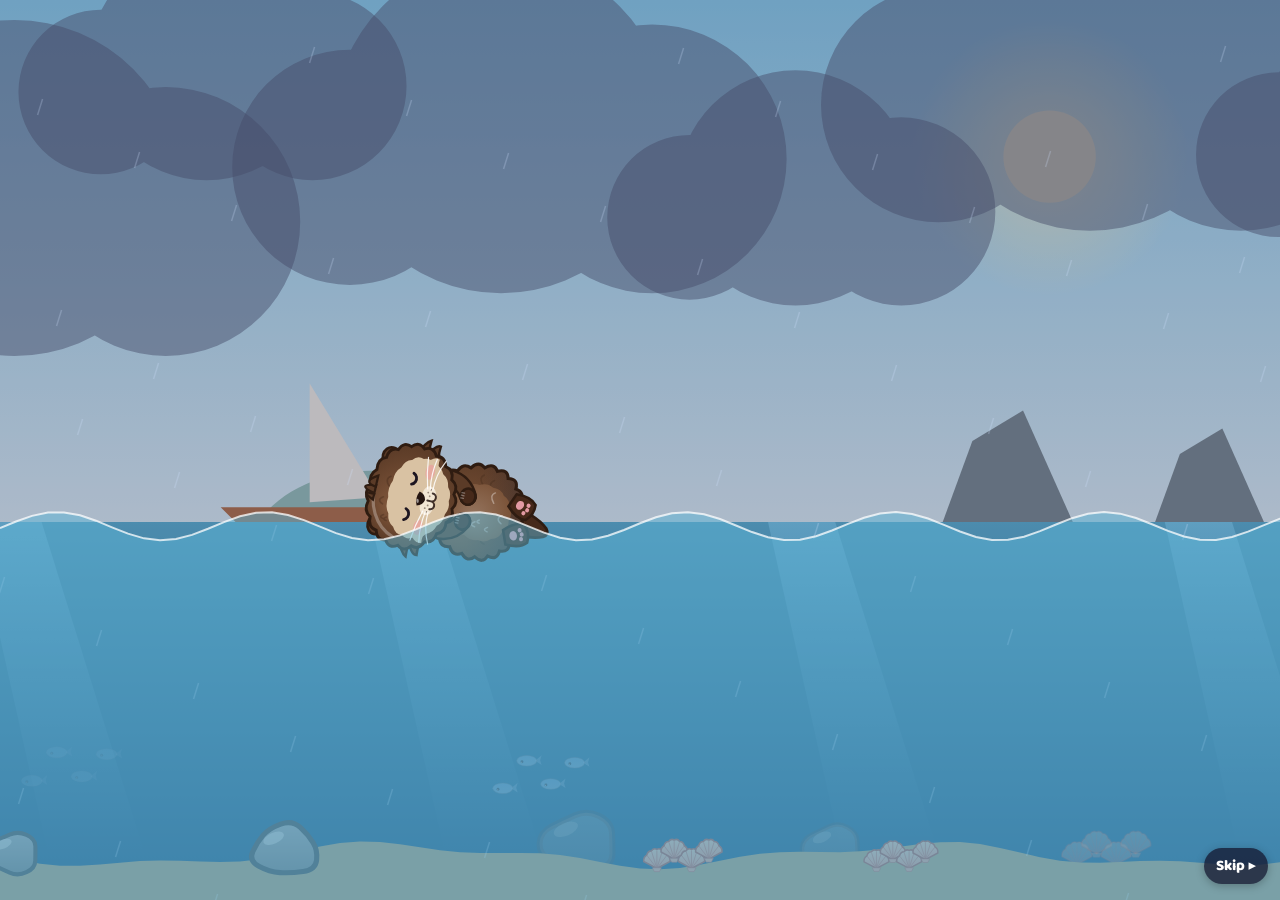
==== commit 4b3c5d3a: "Adventure story: Collin starts alone and rescues his family - Storm opening: Collin wakes alone afte" ====
--- a/nats-otter-raft/index.html
+++ b/nats-otter-raft/index.html
@@ -92,6 +92,7 @@
       </div>
     </div>
     <div id="advCard" class="reward-card" hidden></div>
+    <button id="advSkip" class="adv-pill skip" type="button" hidden>Skip ▸</button>
   </div>
 
 <script src="js/util.js"></script>
@@ -114,6 +115,7 @@
 <script src="js/adventure/boss.js"></script>
 <script src="js/adventure/bosses.js"></script>
 <script src="js/adventure/abilities.js"></script>
+<script src="js/adventure/story.js"></script>
 <script src="js/adventure/advui.js"></script>
 <script src="js/adventure/adventure.js"></script>
 <script src="js/ui.js"></script>
--- a/nats-otter-raft/css/style.css
+++ b/nats-otter-raft/css/style.css
@@ -410,22 +410,22 @@
 
 .bossbar {
   align-self: center;
-  width: min(560px, 100%);
+  width: min(440px, 100%);
   background: var(--adv-panel);
   border-radius: 14px;
-  padding: 6px 10px 8px;
+  padding: 4px 9px 6px;
   box-shadow: 0 0 0 2px var(--boss, #fff) inset, 0 4px 16px rgba(0, 0, 0, 0.3);
   animation: pop 0.35s cubic-bezier(0.2, 1.3, 0.4, 1);
 }
 .bb-top { display: flex; align-items: baseline; gap: 8px; }
-.bb-top b { font-size: 20px; font-weight: 900; letter-spacing: 0.5px; text-transform: uppercase; }
+.bb-top b { font-size: 16px; font-weight: 900; letter-spacing: 0.5px; text-transform: uppercase; }
 .bb-top span { font-size: 12.5px; opacity: 0.85; font-weight: 700; }
 .bb-top span:last-child { margin-left: auto; }
-.bb-hp { position: relative; height: 16px; border-radius: 999px; background: rgba(255, 255, 255, 0.12); overflow: hidden; margin-top: 3px; }
+.bb-hp { position: relative; height: 11px; border-radius: 999px; background: rgba(255, 255, 255, 0.12); overflow: hidden; margin-top: 3px; }
 .bb-hp i { position: absolute; inset: 0 auto 0 0; }
 #bbGhost { background: #fff6c0; transition: width 0.4s; }
 #bbFill { background: linear-gradient(90deg, #ff3b5c, #ff8a3d); }
-.bb-hp span { position: relative; display: block; text-align: center; font-size: 11.5px; font-weight: 800; line-height: 16px; text-shadow: 0 1px 2px rgba(0, 0, 0, 0.7); font-variant-numeric: tabular-nums; }
+.bb-hp span { position: relative; display: block; text-align: center; font-size: 9.5px; font-weight: 800; line-height: 11px; text-shadow: 0 1px 2px rgba(0, 0, 0, 0.7); font-variant-numeric: tabular-nums; }
 
 .adv-bottom {
   position: absolute;
@@ -560,7 +560,7 @@
   #advHome .lbl { display: none; }
   .adv-res .chip { font-size: 12px; padding: 2px 7px 2px 5px; }
   .biome { font-size: 11.5px; }
-  .bb-top b { font-size: 16px; }
+  .bb-top b { font-size: 14px; }
   .abil { width: 52px; height: 54px; border-radius: 14px; }
   .abil .ai { font-size: 21px; }
   .abil .an { font-size: 8.5px; }
@@ -574,3 +574,13 @@
 }
 .adv-sheet h3 .auto { margin-left: auto; font: 700 13px var(--body); display: inline-flex; align-items: center; gap: 6px; cursor: pointer; }
 .adv-sheet h3 .auto input { width: 18px; height: 18px; accent-color: var(--coral); }
+
+/* story: cinematic scenes hide the HUD */
+.adv .adv-hud, .adv .adv-bottom { transition: opacity 0.5s; }
+.adv.cinematic .adv-hud, .adv.cinematic .adv-bottom { opacity: 0; pointer-events: none; }
+.adv.cinematic .adv-hud *, .adv.cinematic .adv-bottom * { pointer-events: none; }
+.adv-pill.skip { position: absolute; right: 12px; bottom: calc(env(safe-area-inset-bottom, 0px) + 16px); z-index: 4; }
+.rc-joined { margin-top: 10px; font-size: 15px; font-weight: 800; color: #ffb3c4; }
+.rc-choices { display: flex; flex-direction: column; gap: 8px; margin-top: 6px; }
+.rc-choices button { background: #fff; color: #2a2350; border-radius: 999px; padding: 10px 16px; font-size: 16px; font-weight: 800; }
+.rc-choices button:first-child { background: var(--coral); color: #fff; }
